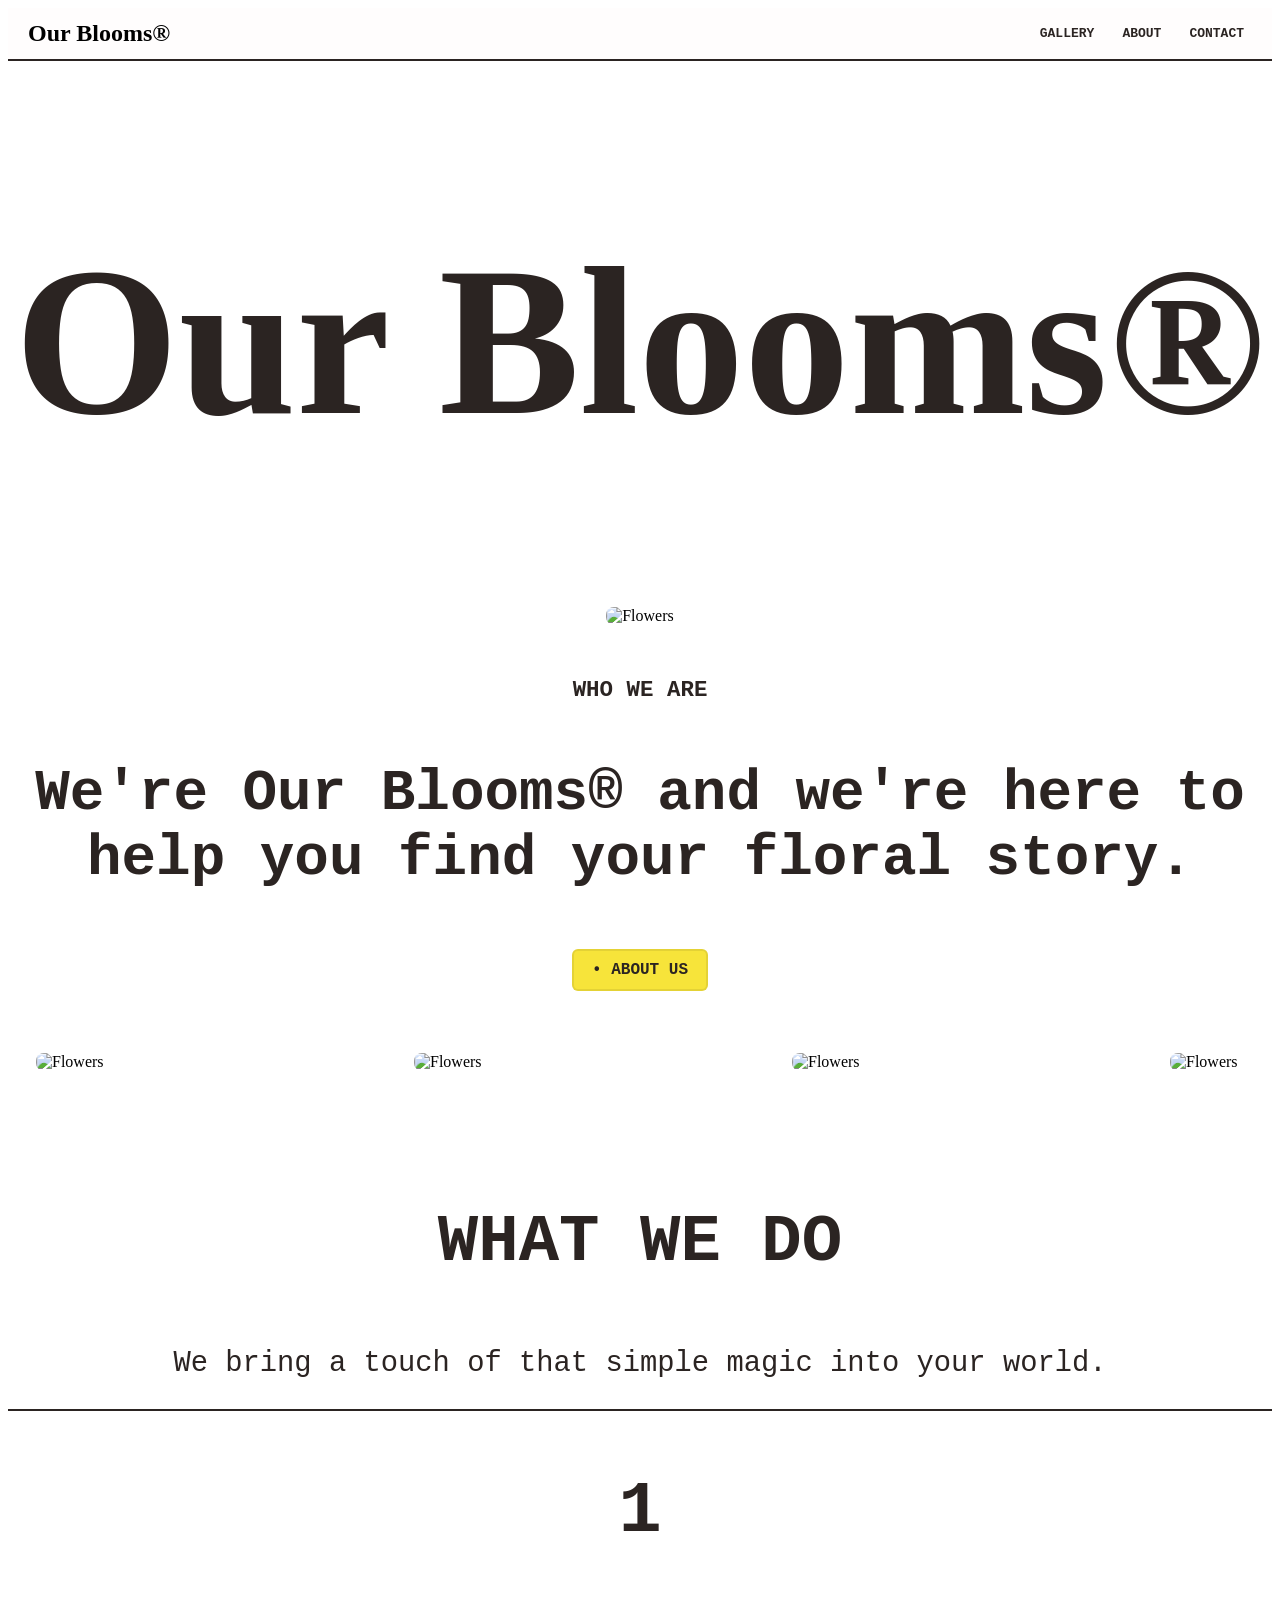
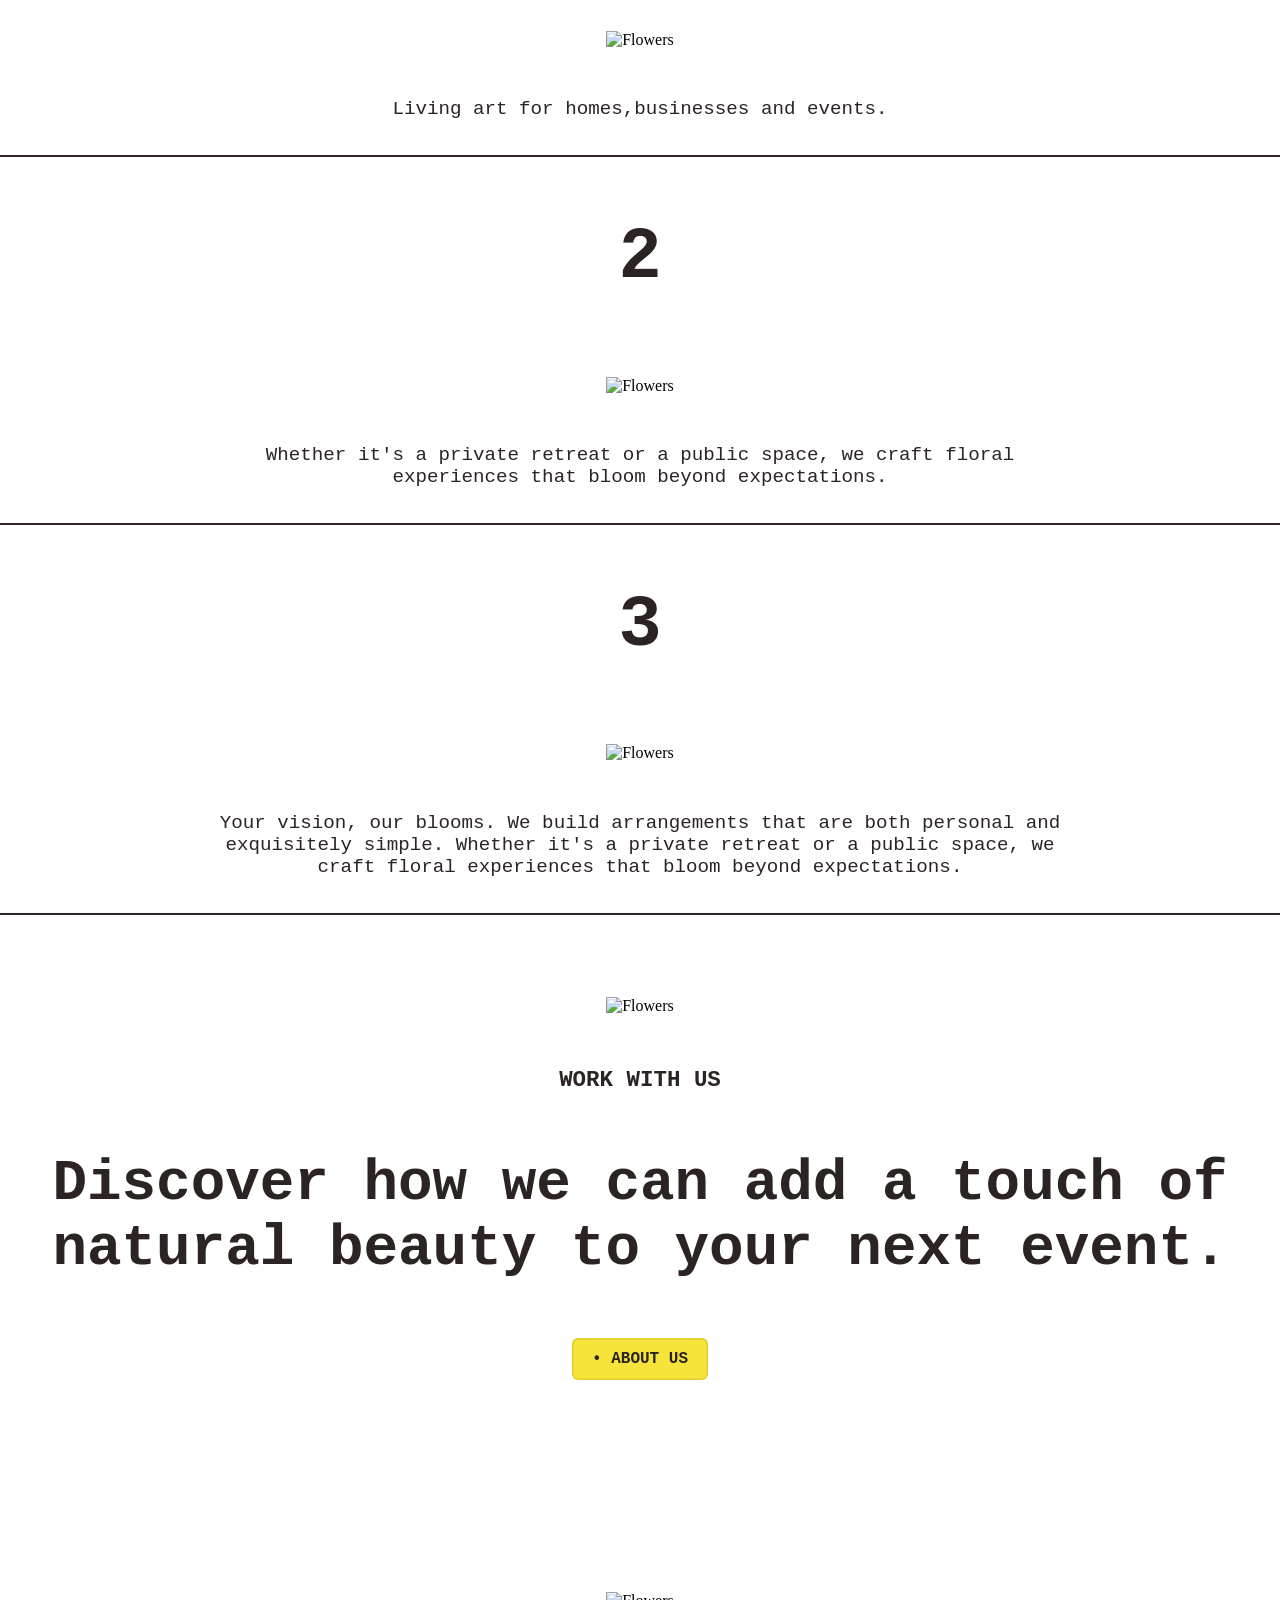
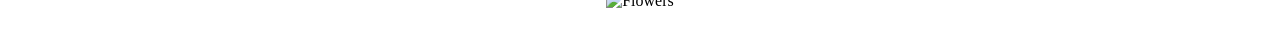
==== index.html @ 95f7cff7 "Add files via upload" ====
<!DOCTYPE html>
<html>
<head>
    <meta charset="utf-8">
    <title>Our Blooms</title>
    <link rel="stylesheet" href="main.css">
</head>
<body>
    <header>
        <div class="brand"><a href="index.html">Our Blooms®</a></div>
        <div class="topnav">
            <a href="#gallery">GALLERY</a>   
            <a href="Our_Blooms_About.html">ABOUT</a> 
            <a href="#contact">CONTACT</a>
        </div>
    </header>
    <br>
    <div class="header">
        <h1>Our Blooms®</h1>
    </div>

    <div class="image-container">
        <img src="D:\VScode_projects\images\Frame1.png" alt="Flowers">
    </div>
    <br>
    <div class="whoweare">
        <h3>WHO WE ARE</h3>
    </div>
    <div class="wwa-content">
        <p> We're Our Blooms® and we're here to help you find your floral story.</p>
    </div>
    <div class="about-btn-container">
        <a href="Our_Blooms_About.html" class="about-btn">• ABOUT US</a>
    </div>
    <br>
    <div class="scroll-wrapper">
        <div class="image-container1">
            <img src="D:\VScode_projects\images\Image01.png" alt="Flowers">
        </div>
        <div class="image-container2">
            <img src="D:\VScode_projects\images\Image02.png" alt="Flowers">
        </div>
        <div class="image-container3">
            <img src="D:\VScode_projects\images\Image03.png" alt="Flowers">
        </div>
        <div class="image-container4">
            <img src="D:\VScode_projects\images\Image04.png" alt="Flowers">
        </div>
        <div class="image-container5">
            <img src="D:\VScode_projects\images\Image05.png" alt="Flowers">
        </div>
    </div>
    <br>
    <div class="whatwedo">
        <h3>WHAT WE DO</h3>
    </div>
    <div class="wwd-content">
        <p> We bring a touch of that simple magic into your world.</p>
    </div>
    <div class="Floral-Installations">
        <div class="no1">
            <h2>1</h2>
        </div>
        <br>
        <div class="FI-image">
            <img src="D:\VScode_projects\images\Image-1(2).png" alt="Flowers">
        </div>
        <br>
        <div class="FI-content">
            <p>Living art for homes,businesses and events.</p>
        </div>
    </div>
    <div class="Native-Plants-Arr">
        <div class="no2">
            <h2>2</h2>
        </div>
        <br>
        <div class="NPA-image">
            <img src="D:\VScode_projects\images\Image-1.png" alt="Flowers">
        </div>
        <br>
        <div class="NPA-content">
            <p>Whether it's a private retreat or a public space, we craft floral experiences that bloom beyond expectations.</p>
        </div>
    </div>
    <div class="Custom-Floral">
        <div class="no3">
            <h2>3</h2>
        </div>
        <br>
        <div class="CF-image">
            <img src="D:\VScode_projects\images\Image-2.png" alt="Flowers">
        </div>
        <br>
        <div class="CF-content">
            <p>Your vision, our blooms. We build arrangements that are both personal and exquisitely simple. Whether it's a private retreat or a public space, we craft floral experiences that bloom beyond expectations.</p>
        </div>
    </div>
    <br>
    <div class="image-container6">
        <img src="D:\VScode_projects\images\Image.png" alt="Flowers">
    </div>
    <br>
    <div class="workwithus">
        <h3>WORK WITH US</h3>
    </div>
    <div class="wwu-content">
        <p>Discover how we can add a touch of natural beauty to your next event.</p>
    </div>
    <div class="about-btn-container2">
        <a href="About.html" class="about-btn">• ABOUT US</a>
    </div>
    <div class="footer">
        <img src="D:\VScode_projects\images\Image(2).png" alt="Flowers">
    </div>
</body>
</html>
---- main.css ----
header {
            display: flex;
            align-items: center;
            justify-content: space-between;
            padding: 12px 20px;
            background: #fffdfd;
            border-bottom: 2px solid #2b2422;
        }
        header .brand {
            font-size: x-large;
            font-weight: 700;
            font-family: 'Times New Roman', Times, serif;
        }
        .topnav {
            display: flex;
            gap: 12px;
        }
        .topnav a {
            text-decoration: none;
            font-family: monospace, 'Lucida Console', sans-serif;
            font-weight: bolder;
            font-variant: small-caps;
            color: #2b2422;
            font-size: small;
            padding: 6px 8px;
        }
        .topnav a.active {
            font-weight: 700;
        }
        .header {
            text-align: center;
            font-size: 1.1in;
            font-family: 'Times New Roman', Times, serif;
            color: #2b2422;
         }
        .brand a{
            color: inherit; 
            text-decoration: none; 
            font-weight: 700; 
        }
        
        .brand a:focus, .brand a:hover { 
            text-decoration: underline; 
        }

        .image-container {
            text-align: center;
            padding: 2px 20px 12px;
            background: #fff;
        }

        .image-container img {
            width: 90%;
            height: auto;
            max-height: 700px;
            border-radius: 8px;
        }
        .whoweare{
            text-align: center;
            font-size: .20in;
            font-family: monospace, 'Lucida Console', sans-serif;
            font-variant: small-caps;
            color: #2b2422;   
        }
        .wwa-content{
            text-align: center;
            font-size: .6in;
            font-family: monospace, 'Monaco', sans-serif;
            font-weight: bolder;
            color: #2b2422;
        }
        .about-btn-container {
            text-align: center;
            margin: 12px 0;
            padding-bottom: 12px;
        }
         .about-btn {
            display: inline-block;
            background: #f7e43a;
            color: #2b2422;
            padding: 10px 18px;
            border-radius: 6px;
            text-decoration: none;
            font-weight: 700;
            font-family: monospace, 'Lucida Console', sans-serif;
            font-variant: small-caps;
            border: 2px solid rgba(0,0,0,0.08);
        }
        .about-btn:hover {
            filter: brightness(0.95);
        }
        .scroll-wrapper {
            display: flex;
            overflow-x: auto;
            overflow-y: hidden;
            padding: 12px 20px;
            gap: 12px;
            background: #fff;
            scroll-behavior: smooth;
            margin-bottom: 28px;
        }
        .image-container1,
        .image-container2,
        .image-container3,
        .image-container4,
        .image-container5 {
            flex-shrink: 0;
            width: 350px;
            padding: 8px;
            background: #fff;
            border-radius: 8px;
        }
        .image-container1 img,
        .image-container2 img,
        .image-container3 img,
        .image-container4 img,
        .image-container5 img {
            width: 100%;
            height: auto;
            max-height: 400px;
            border-radius: 8px;
        }
        .whatwedo{
            text-align: center;
            font-size: .6in;
            font-family: monospace, 'Lucida Console', sans-serif;
            font-variant: small-caps;
            color: #2b2422;   
        }
        .wwd-content{
            text-align: center;
            font-size: .3in;
            font-family: monospace, 'Monaco', sans-serif;
            font-weight: lighter;
            color: #2b2422;
            border-bottom: 2px solid #2b2422;
            margin-bottom: 18px;
        }
        .no1{
            text-align: center;
            font-size: .5in;
            font-family: monospace, 'Lucida Console', sans-serif;
            font-variant: small-caps;
            color: #2b2422;
        }
        .FI-image{
            text-align: center;
            display: block;
            margin: 0 auto;
            width: 60%;
            height: auto;
            max-height: 500px;
            border-radius: 8px;
        }
        .FI-content{
            text-align: center;
            padding: 12px 16px;
            font-size: .2in;
            font-family: monospace, 'Monaco', sans-serif;
            font-weight: lighter;
            color: #2b2422;
            width: 90%;
            max-width: 900px;
            margin: 0 auto;
            overflow-wrap: break-word;
            box-sizing: border-box;
            position: relative;
            padding-bottom: 18px;
        }
        .no2{
            text-align: center;
            font-size: .5in;
            font-family: monospace, 'Lucida Console', sans-serif;
            font-variant: small-caps;
            color: #2b2422;
        }
        .NPA-image{
            text-align: center;
            display: block;
            margin: 0 auto;
            width: 60%;
            height: auto;
            max-height: 500px;
            border-radius: 8px;
        }
        .NPA-content{
            text-align: center;
            padding: 12px 16px;
            font-size: .2in;
            font-family: monospace, 'Monaco', sans-serif;
            font-weight: lighter;
            color: #2b2422;
            width: 90%;
            max-width: 900px;
            margin: 0 auto;
            overflow-wrap: break-word;
            box-sizing: border-box;
            position: relative;
            padding-bottom: 18px;
        }
        .no3{
            text-align: center;
            font-size: .5in;
            font-family: monospace, 'Lucida Console', sans-serif;
            font-variant: small-caps;
            color: #2b2422;
        }
        .CF-image{
            text-align: center;
            display: block;
            margin: 0 auto;
            width: 60%;
            height: auto;
            max-height: 500px;
            border-radius: 8px;
        }
        .CF-content{
            text-align: center;
            padding: 12px 16px;
            font-size: .2in;
            font-family: monospace, 'Monaco', sans-serif;
            font-weight: lighter;
            color: #2b2422;
            width: 90%;
            max-width: 900px;
            margin: 0 auto;
            overflow-wrap: break-word;
            box-sizing: border-box;
            position: relative;
            padding-bottom: 18px;
        }
        .FI-content::after{
            content: "";
            position: absolute;
            left: 50%;
            transform: translateX(-50%);
            width: 100vw;
            height: 2px;
            background: #2b2422;
            bottom: 0;
            pointer-events: none;
        }
        .NPA-content::after{
            content: "";
            position: absolute;
            left: 50%;
            transform: translateX(-50%);
            width: 100vw;
            height: 2px;
            background: #2b2422;
            bottom: 0;
            pointer-events: none;
        }
        .CF-content::after{
            content: "";
            position: absolute;
            left: 50%;
            transform: translateX(-50%);
            width: 100vw;
            height: 2px;
            background: #2b2422;
            bottom: 0;
            pointer-events: none;
        }
        .image-container6 {
            text-align: center;
            padding: 64px 20px 12px;
            background: #fff;
        }
        .workwithus{
            text-align: center;
            font-size: .20in;
            font-family: monospace, 'Lucida Console', sans-serif;
            font-variant: small-caps;
            font-weight: lighter;
            color: #2b2422;   
        }
        .wwu-content{
            text-align: center;
            font-size: .6in;
            font-family: monospace, 'Monaco', sans-serif;
            font-weight: bolder;
            color: #2b2422;
        }
        .about-btn-container2{
            text-align: center;
            margin: 12px 0;
            padding-bottom: 200px;
        }
        .footer{
            text-align: center;
        }
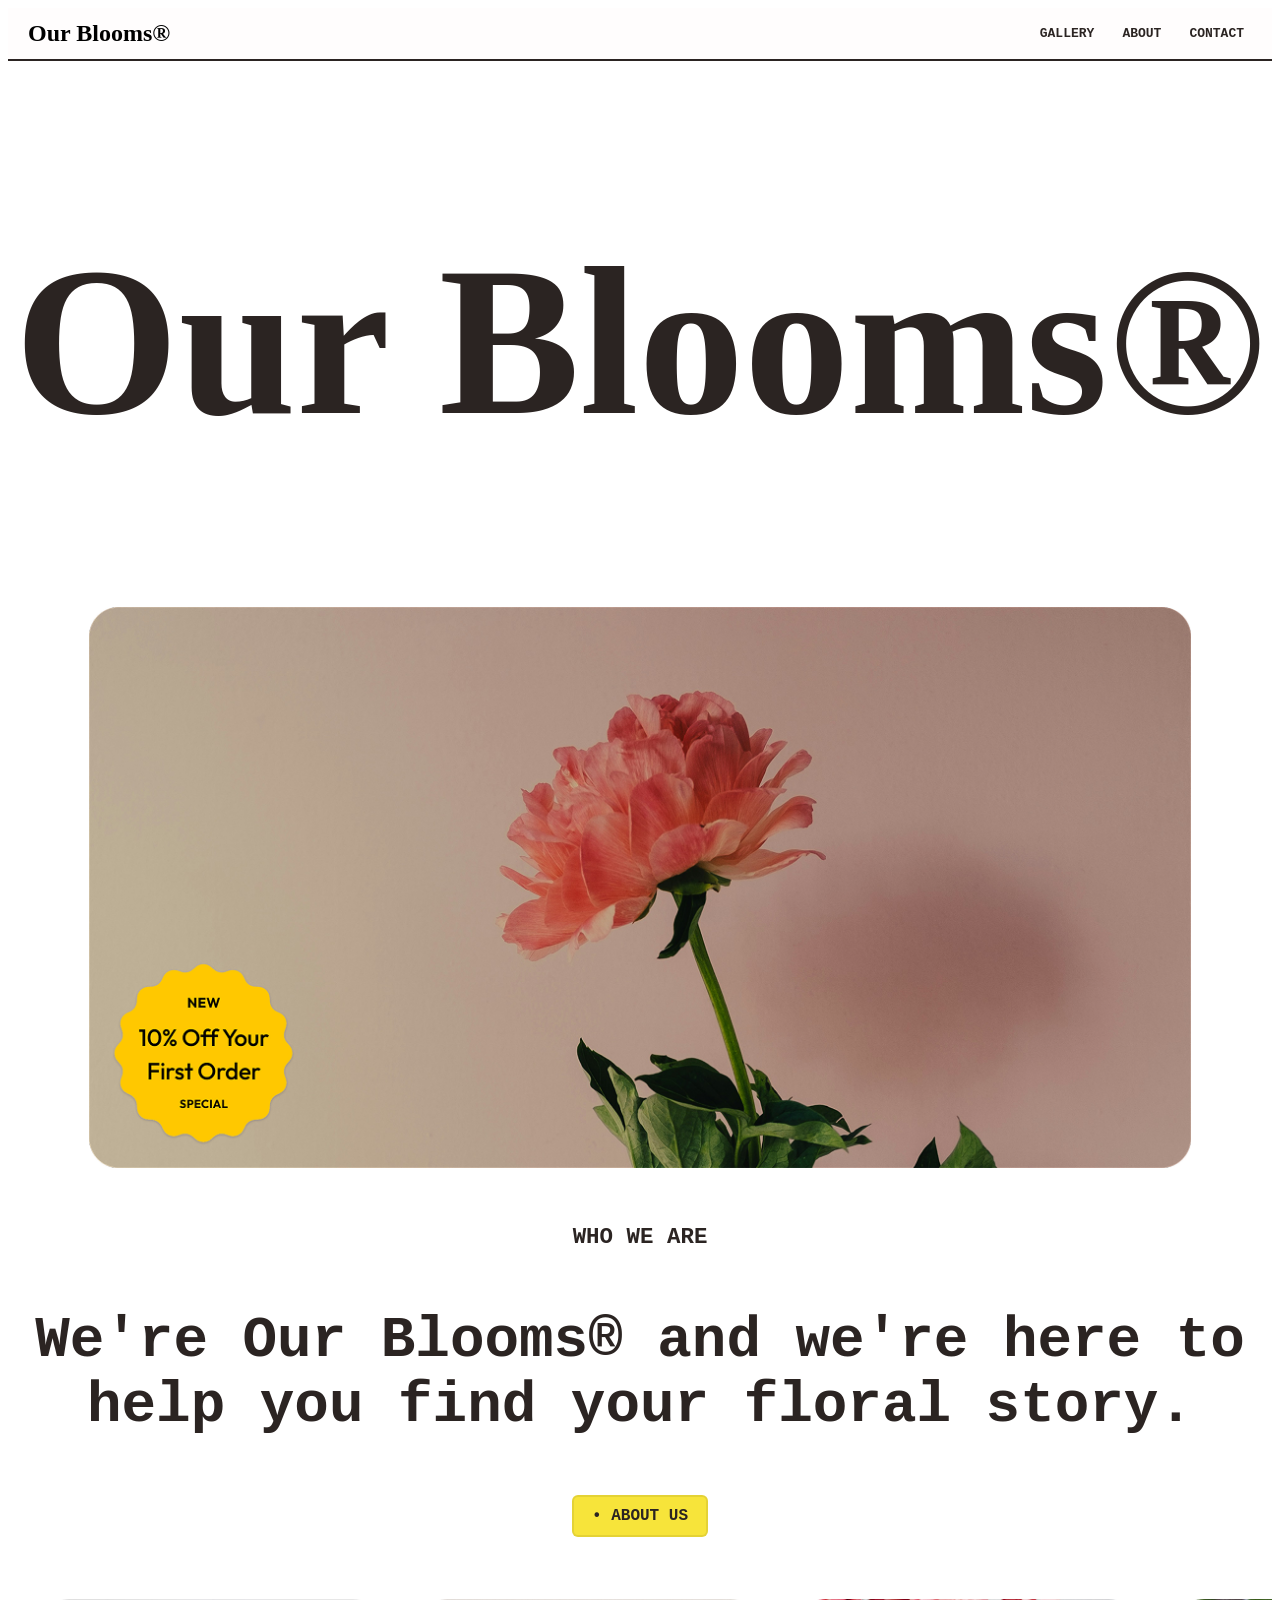
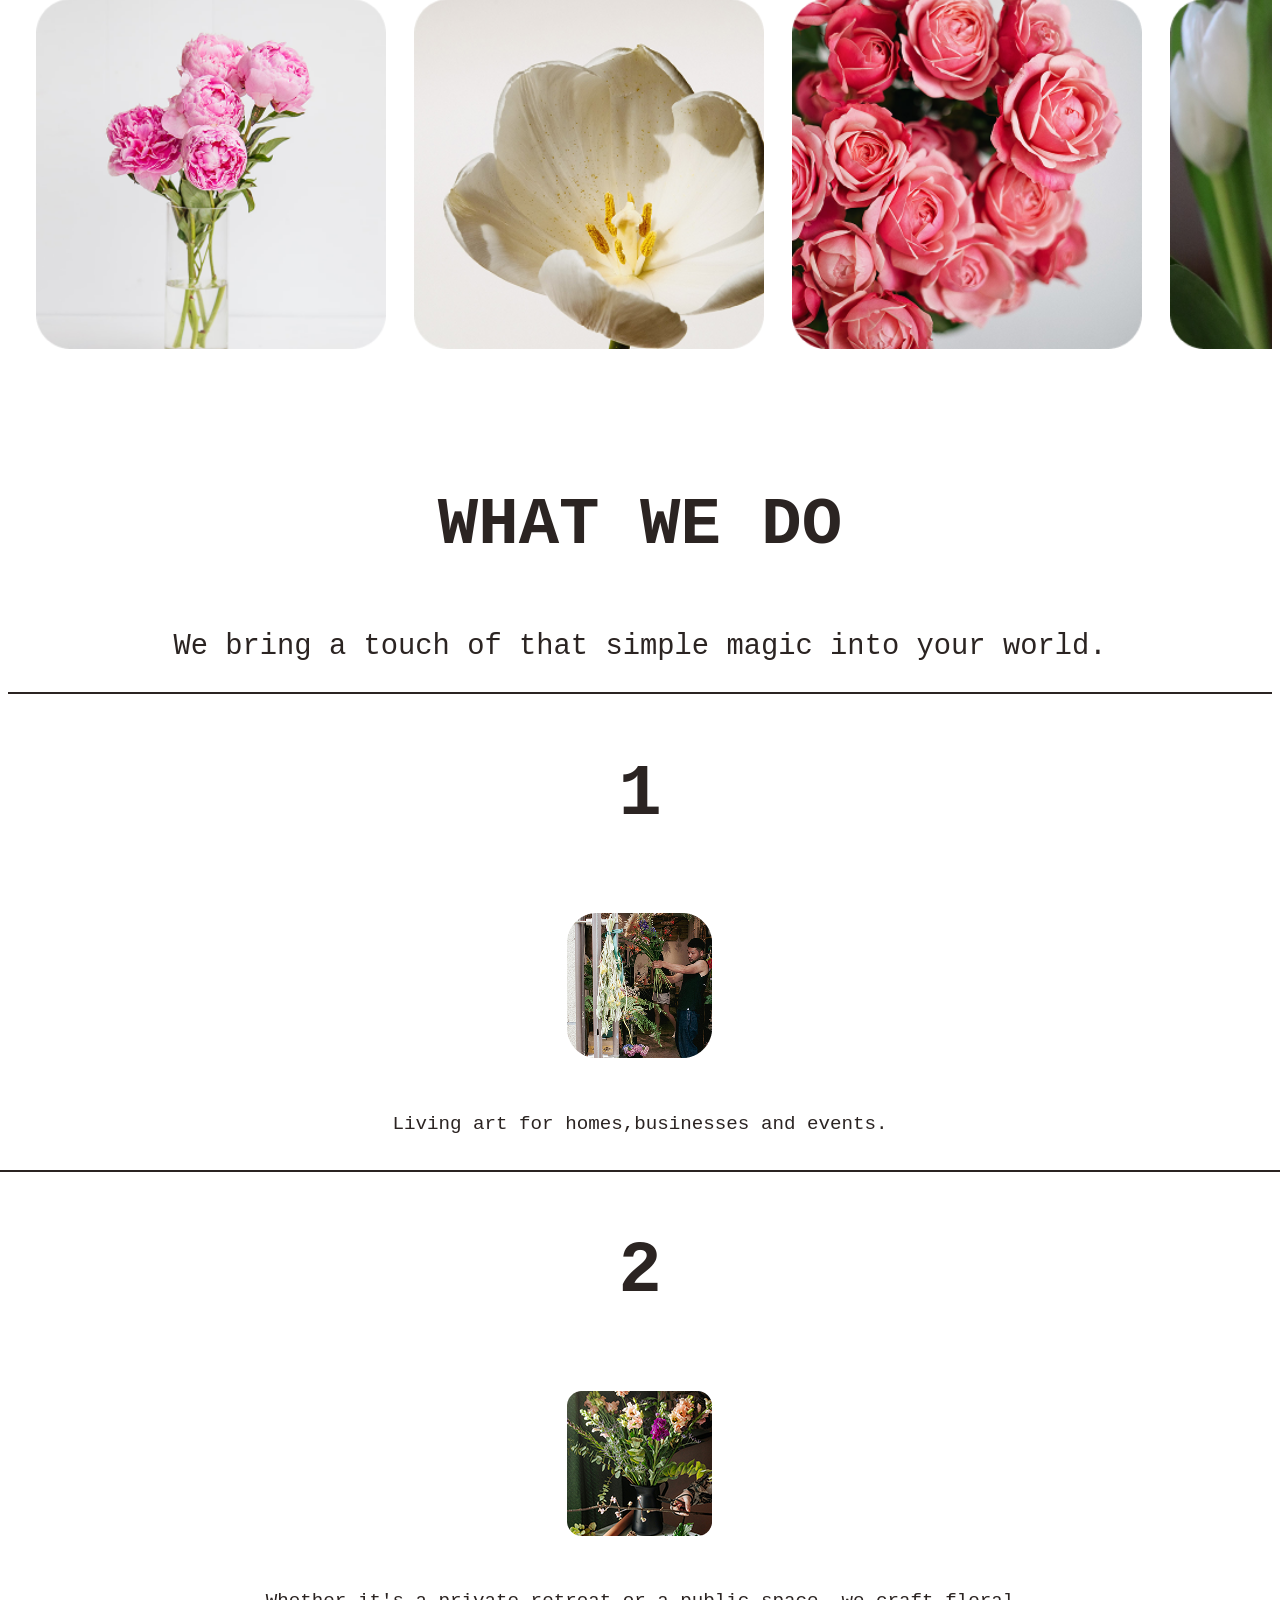
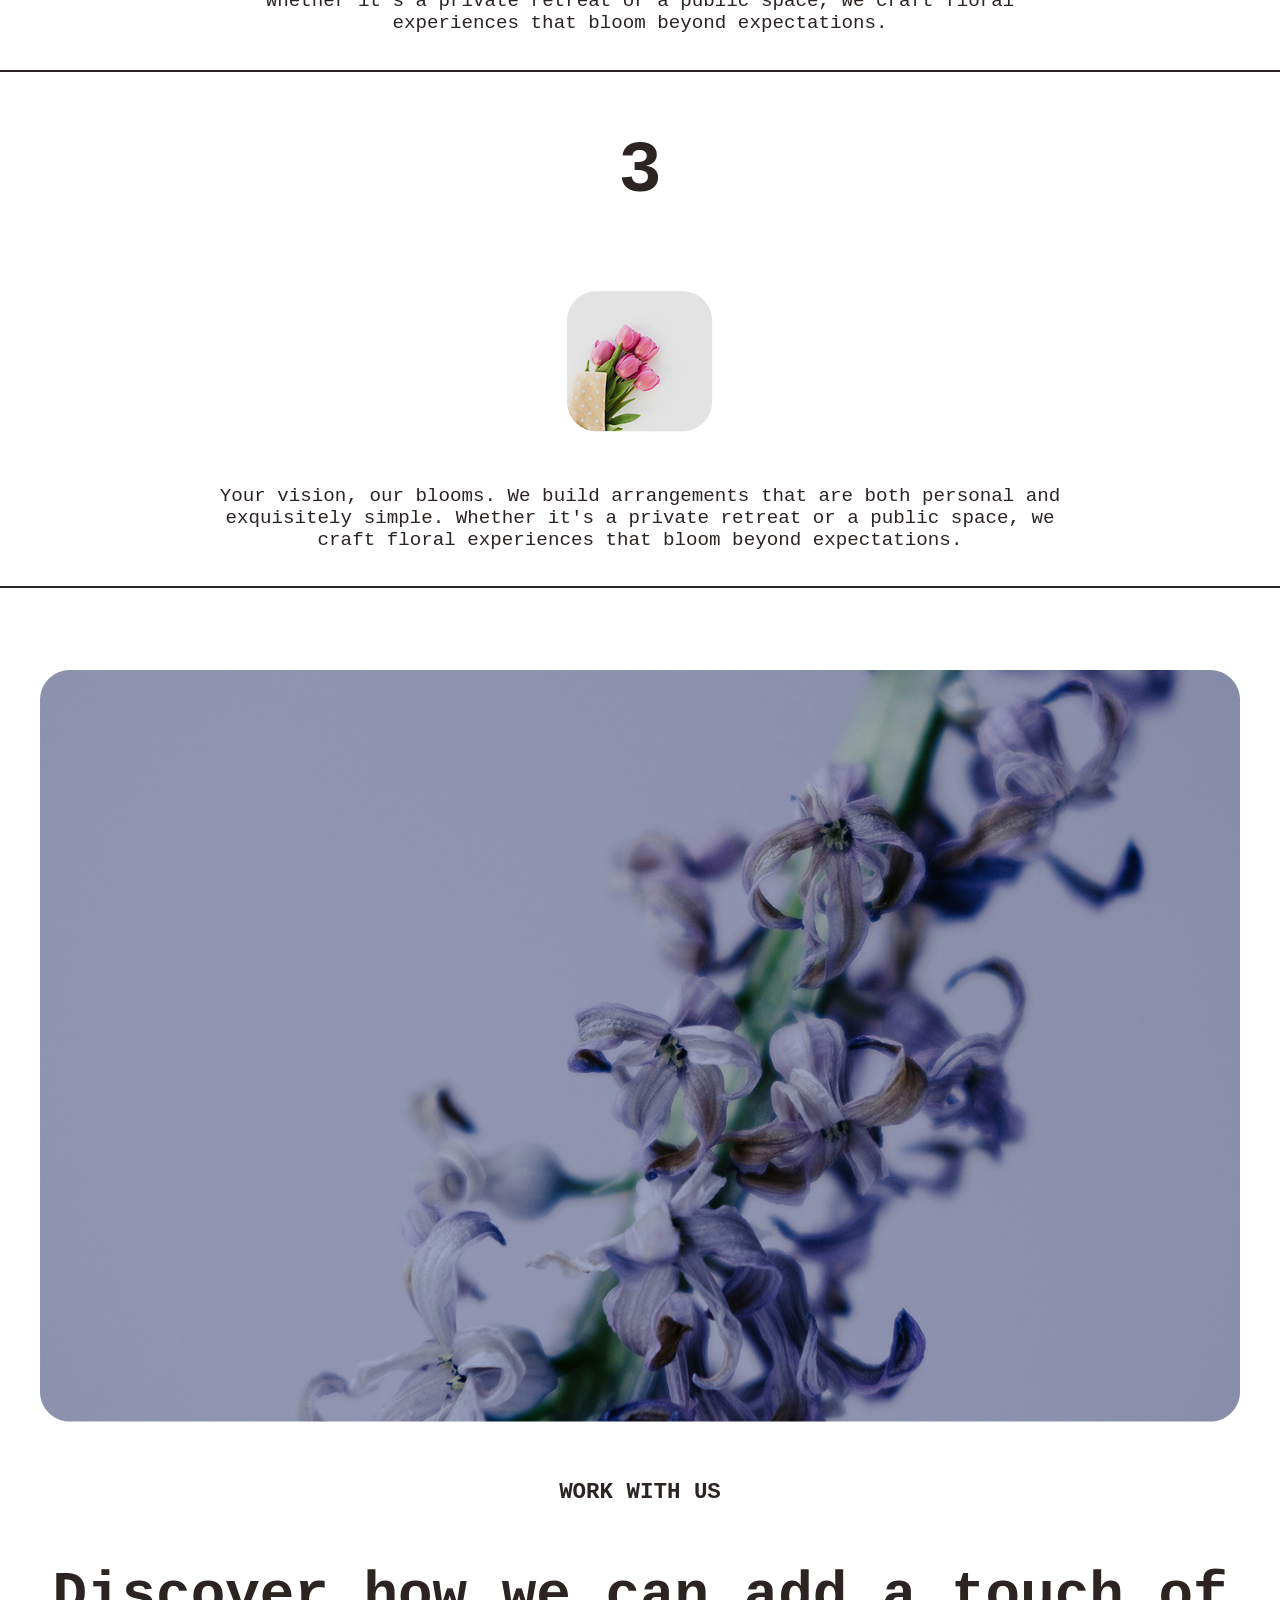
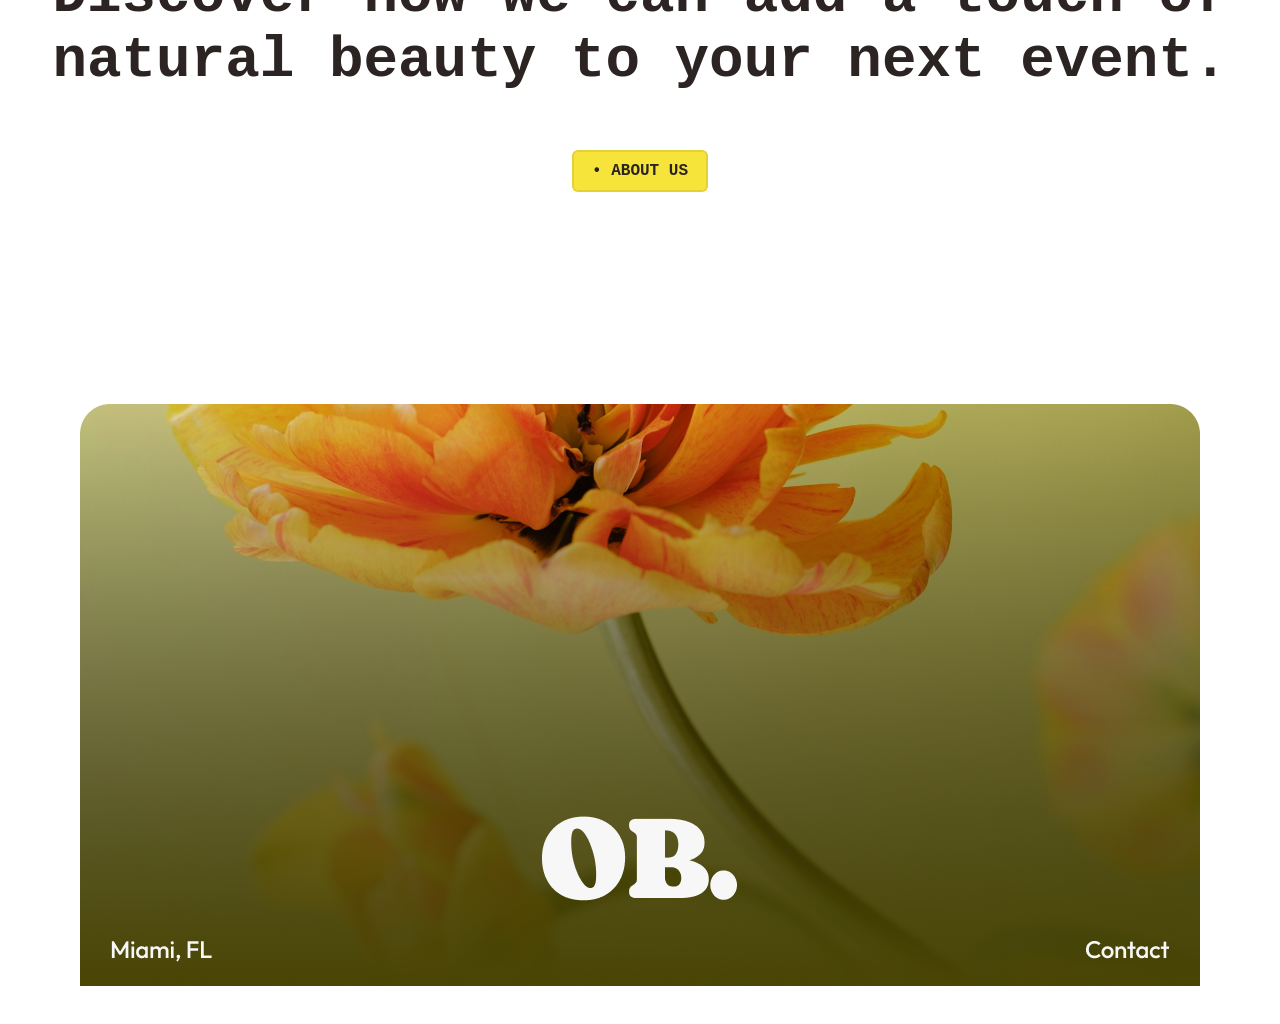
==== commit 571bee93: "Fix image paths and clean up HTML structure" ====
--- a/index.html
+++ b/index.html
@@ -20,7 +20,7 @@
     </div>
 
     <div class="image-container">
-        <img src="D:\VScode_projects\images\Frame1.png" alt="Flowers">
+        <img src="./images/Frame1.png" alt="Flowers">
     </div>
     <br>
     <div class="whoweare">
@@ -35,19 +35,19 @@
     <br>
     <div class="scroll-wrapper">
         <div class="image-container1">
-            <img src="D:\VScode_projects\images\Image01.png" alt="Flowers">
+            <img src="./images/Image01.png" alt="Flowers">
         </div>
         <div class="image-container2">
-            <img src="D:\VScode_projects\images\Image02.png" alt="Flowers">
+            <img src="./images/Image02.png" alt="Flowers">
         </div>
         <div class="image-container3">
-            <img src="D:\VScode_projects\images\Image03.png" alt="Flowers">
+            <img src="./images/Image03.png" alt="Flowers">
         </div>
         <div class="image-container4">
-            <img src="D:\VScode_projects\images\Image04.png" alt="Flowers">
+            <img src="./images/Image04.png" alt="Flowers">
         </div>
         <div class="image-container5">
-            <img src="D:\VScode_projects\images\Image05.png" alt="Flowers">
+            <img src="./images/Image05.png" alt="Flowers">
         </div>
     </div>
     <br>
@@ -63,7 +63,7 @@
         </div>
         <br>
         <div class="FI-image">
-            <img src="D:\VScode_projects\images\Image-1(2).png" alt="Flowers">
+            <img src="./images/Image-1(2).png" alt="Flowers">
         </div>
         <br>
         <div class="FI-content">
@@ -76,7 +76,7 @@
         </div>
         <br>
         <div class="NPA-image">
-            <img src="D:\VScode_projects\images\Image-1.png" alt="Flowers">
+            <img src="./images/Image-1.png" alt="Flowers">
         </div>
         <br>
         <div class="NPA-content">
@@ -89,7 +89,7 @@
         </div>
         <br>
         <div class="CF-image">
-            <img src="D:\VScode_projects\images\Image-2.png" alt="Flowers">
+            <img src="./images/Image-2.png" alt="Flowers">
         </div>
         <br>
         <div class="CF-content">
@@ -98,7 +98,7 @@
     </div>
     <br>
     <div class="image-container6">
-        <img src="D:\VScode_projects\images\Image.png" alt="Flowers">
+        <img src="./images/Image.png" alt="Flowers">
     </div>
     <br>
     <div class="workwithus">
@@ -111,7 +111,9 @@
         <a href="About.html" class="about-btn">• ABOUT US</a>
     </div>
     <div class="footer">
-        <img src="D:\VScode_projects\images\Image(2).png" alt="Flowers">
+        <img src="./images/Image(2).png" alt="Flowers">
     </div>
 </body>
-</html>+
+</html>
+
